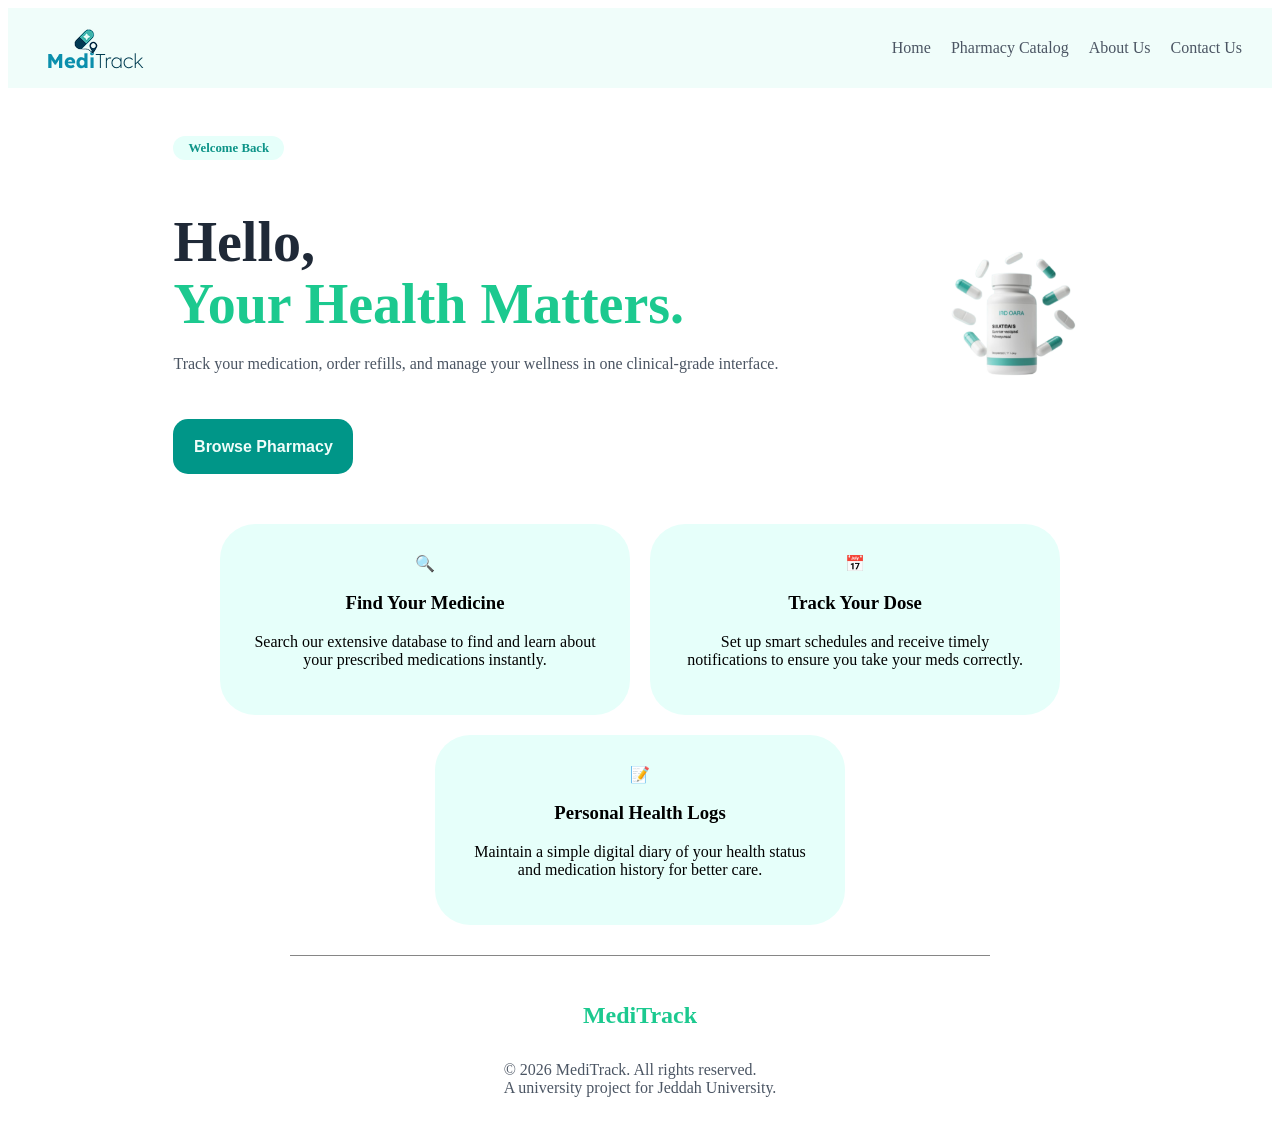
==== index.html @ fe447c53 "Meditrack" ====
<!DOCTYPE html>
<html lang="en">
<head>
    <meta charset="UTF-8">
    <meta name="viewport" content="width=device-width, initial-scale=1.0">
    <link rel="stylesheet" href="style.css"> 
    <title>MediTrack - Home</title>
</head>
<body>
    <header>
        <nav>
            <div class="logo-container">
                <img src="../Media/Group 1192.png" alt="MediTrack Logo"> 
                
            </div>
            <ul class="nav-links">
                <li><a href="index.html">Home</a></li>
                <li><a href="pharmacy.html">Pharmacy Catalog</a></li>
                <li><a href="About-us.html">About Us</a></li>
                <li><a href="Contact-us.html">Contact Us</a></li>
            </ul>
        </nav>


  <section id="home">
    <article class="welcome-text">
        <span class="badge">Welcome Back</span>
        <h1>Hello, <br><strong>Your Health Matters.</strong></h1>
        <p>Track your medication, order refills, and manage your wellness in one clinical-grade interface.</p>
        <button  class="btn-primary"><a href="pharmacy.html">Browse Pharmacy</a></button>
    </article>
    
    <aside class="hero-image">
        <img src="Media\Screenshot 2026-03-16 203854.png" alt="Medical Health Dashboard Preview" width="200">
    </aside>
   </section>


   <section class="services-container">
    <article class="service-card">
        <div class="icon-box">🔍</div>
        <h3>Find Your Medicine</h3>
        <p>Search our extensive database to find and learn about your prescribed medications instantly.</p>
    </article>

    <article class="service-card">
        <div class="icon-box">📅</div>
        <h3>Track Your Dose</h3>
        <p>Set up smart schedules and receive timely notifications to ensure you take your meds correctly.</p>
    </article>

    <article class="service-card">
        <div class="icon-box">📝</div>
        <h3>Personal Health Logs</h3>
        <p>Maintain a simple digital diary of your health status and medication history for better care.</p>
    </article>
</section>


  <footer>
   <div class="line"></div>
    <div class="footer-content">
        <p><strong>MediTrack</strong></p>
        <p>&copy; 2026 MediTrack. All rights reserved. <br> 
           <span>A university project for Jeddah University.</span>
        </p>
    </div>
  </footer>

    </header>
</body>
</html>
---- style.css ----
nav {
    display: flex;
    justify-content: space-between;
    align-items: center; 
    margin: 0px;
    background-color: #f0fdfa;
    padding: 10px 30px;
   
}

.nav-links {
    display: flex;
    gap: 20px;
    list-style: none;
    padding: 0; 
}

a {
    text-decoration: none; 
    color: #4b5563;
}
.nav-links :hover{
    color: aqua;
}


#home {
    display: flex;
    justify-content: space-around; 
    align-items: center; 
    padding: 50px 10%;
    gap: 50px;
}

.welcome-text h1 {
    font-size: 3.5rem; 
    line-height: 1.1;
    margin-bottom: 20px;
    color: #1f2937;
}

.welcome-text strong {
    color: rgb(28, 201, 143);
    display: block; 
}
.welcome-text p{
    color: #4b5563;
}

.badge {
    background-color: #e6fffa;
    color: #0d9488;
    padding: 5px 15px;
    border-radius: 20px;
    font-size: 0.8rem;
    font-weight: bold;
}


.btn-primary {
    background-color: rgb(0, 150, 136); 
    width: 180px;
    height: 55px;
    border-radius: 15px;
    border: none;
    color: white;
    font-size: 1rem;
    font-weight: bold;
    cursor: pointer;
    margin-top: 30px;
}

.btn-primary:hover {
    background-color: rgb(28, 201, 143);
    transition: 0.3s;
}
.btn-primary a{
    color: #f0fdfa;
}
.services-container {
    display: flex;
    flex-wrap: wrap; /* يسمح بالعناصر بالنزول لسطر جديد في الشاشات الصغيرة فقط */
    justify-content: center; /* لتوسيط المربعات في منتصف الصفحة */
    gap: 20px;
    padding: 0px ; /* مسافة من اليمين واليسار لضمان عدم الالتصاق بالحواف */
    width: auto;
}

.service-card {
    /* هذا السطر هو السر: يحدد أن المربع يأخذ تقريباً ثلث المساحة */
    flex: 1 1 calc(30% - 20px); 
    
    /* لضمان أن المربعات لا تصبح صغيرة جداً أو كبيرة جداً */
    min-width: 280px; 
    max-width: 350px;

   
    background-color: #e6fffa;

    padding: 30px;
    border-radius: 35px;
    text-align: center;
    transition: transform 0.3s ease;
}


.service-card:hover {
    transform: translateY(-10px);

}

.footer-content{
    display: flex;
    flex-direction: column;
    align-items: center;
    color: #4b5563;
}
.line{
    
    margin: 30px;
 
    width: 700px;
    height: 1px;
    background-color: #868686;
    margin-left: auto;
    margin-right: auto;
}
footer strong{
    color:  rgb(28, 201, 143);
    font-size: larger;
    font-size: 1.5rem;
 
}


/* --- Pharmacy Catalog --- */
.container{
    background-color: #f0fdfa;
    width: auto;
    height: 50px;
    border-radius: 30px;
    display: flex;
    align-items: center;
    padding: 0 20px ;
     max-width: 950px; 
     margin: 20px auto;
    
}
.form-control{
    background-color: transparent;
    border: none !important;
    outline: none;
    height: 100%;
    width: 100%;
}
.form-control::placeholder {
    color: #7f8185;
    font-size: 1rem;
    font-weight: 400;
}

.Search-icon {
    color: #005a35;
    margin-right: 10px;
}



.main{
    background-color: #0d9488;
    display: flex;
    align-items: center;
    justify-content: space-between;
    padding: 20px 40px;
    margin: 20px auto;
    border-radius: 25px; 
    max-width: 950px; 
    height: 150px; 
    color: white;

}


/* --- category --- */
.category-list {
    display: flex;
    gap: 15px;
    margin: 20px 0;
}

.cat-item {
    background: #f1f5f9;
    padding: 12px 25px;
    border-radius: 12px;
    font-weight: 500;
    color: #38414e;
    cursor: pointer;
}
.Categories{
    display: flex;
    flex-direction: column;
    background-color: #ffffff;
    padding: 20px 40px;
    margin: 20px auto;
    border-radius: 25px; 
    max-width: 950px; 
   
}
.Categories p{
    font-size: 1.6rem;
    font-family: 'Franklin Gothic Medium', 'Arial Narrow', Arial, sans-serif;

}



/* --- products-grid--- */




.product-card {
    background-color: #fff;
    width: 150px;
    border: 1px solid #e2e8f0;
    border-radius: 20px; 
    padding: 20px;
    position: relative;
}

.product-img {
    width: 100px;
    margin-bottom: 15px;
}

.product-title {
    font-size: 18px;
    color: #1e293b;
    margin-bottom: 10px;
}

.rating {
    font-size: 16px;
    color: #333;
    margin-bottom: 15px;
}

.price {
    color: #0d9488; 
    font-weight: bold;
    font-size: 18px;
    text-align: left; 
}


.add-button {
    background-color: #2dd4bf;
    color: white;
    border: none;
    width: 30px;
    height: 30px;
    border-radius: 50%;
    position: absolute; 
    bottom: 15px;
    right: 15px;
    cursor: pointer;
    display: flex;
    justify-content: center;
    align-items: center;
    transition: 0.3s;
}

.add-button:hover {
    background-color: #0d9488;
    transform: scale(1.1);
}
.cards{
    display: flex;
    gap :30px;
 
    justify-content: center;
    background-color: #0d9488;
}
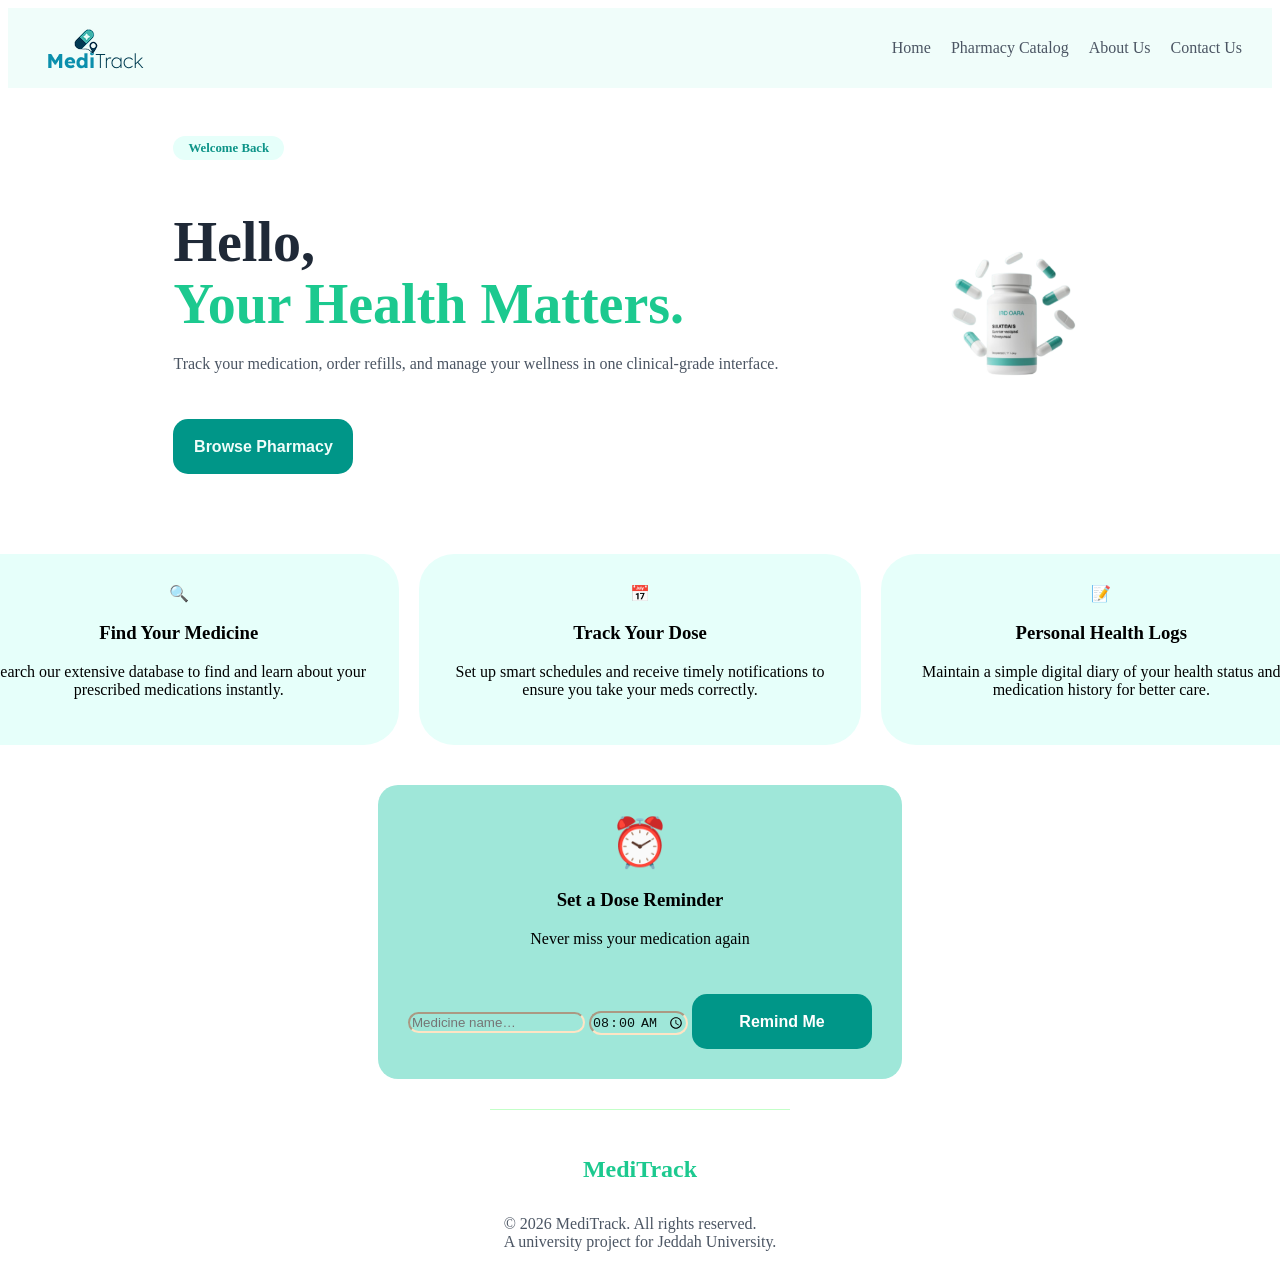
==== commit 2c5952de: "edit" ====
--- a/index.html
+++ b/index.html
@@ -3,7 +3,7 @@
 <head>
     <meta charset="UTF-8">
     <meta name="viewport" content="width=device-width, initial-scale=1.0">
-    <link rel="stylesheet" href="style.css"> 
+    <link rel="stylesheet" href="style1.css"> 
     <title>MediTrack - Home</title>
 </head>
 <body>
@@ -15,7 +15,7 @@
             </div>
             <ul class="nav-links">
                 <li><a href="index.html">Home</a></li>
-                <li><a href="pharmacy.html">Pharmacy Catalog</a></li>
+                <li><a href="pharmacy1.html">Pharmacy Catalog</a></li>
                 <li><a href="About-us.html">About Us</a></li>
                 <li><a href="Contact-us.html">Contact Us</a></li>
             </ul>
@@ -27,7 +27,7 @@
         <span class="badge">Welcome Back</span>
         <h1>Hello, <br><strong>Your Health Matters.</strong></h1>
         <p>Track your medication, order refills, and manage your wellness in one clinical-grade interface.</p>
-        <button  class="btn-primary"><a href="pharmacy.html">Browse Pharmacy</a></button>
+        <button  class="btn-primary"><a href="pharmacy1.html">Browse Pharmacy</a></button>
     </article>
     
     <aside class="hero-image">
@@ -57,6 +57,23 @@
 </section>
 
 
+  <section class="reminder-section">
+    <div class="reminder-card">
+      <div class="reminder-left">
+        <span class="reminder-icon">⏰</span>
+        <div>
+          <h3>Set a Dose Reminder</h3>
+          <p>Never miss your medication again</p>
+        </div>
+      </div>
+      <div class="reminder-form">
+        <input type="text" placeholder="Medicine name…" class="reminder-input" />
+        <input type="time" class="reminder-input time-input" value="08:00" />
+        <button class="btn-primary">Remind Me</button>
+      </div>
+    </div>
+  </section>
+
   <footer>
    <div class="line"></div>
     <div class="footer-content">
--- a/style1.css
+++ b/style1.css
@@ -0,0 +1,361 @@
+
+nav {
+    display: flex;
+    justify-content: space-between;
+    align-items: center; 
+    margin: 0px;
+    background-color: #f0fdfa;
+    padding: 10px 30px;
+   
+}
+
+.nav-links {
+    display: flex;
+    gap: 20px;
+    list-style: none;
+    padding: 0; 
+}
+
+a {
+    text-decoration: none; 
+    color: #4b5563;
+}
+.nav-links :hover{
+    color: aqua;
+}
+
+
+#home {
+    display: flex;
+    justify-content: space-around; 
+    align-items: center; 
+    padding: 50px 10%;
+    gap: 50px;
+}
+
+.welcome-text h1 {
+    font-size: 3.5rem; 
+    line-height: 1.1;
+    margin-bottom: 20px;
+    color: #1f2937;
+}
+
+.welcome-text strong {
+    color: rgb(28, 201, 143);
+    display: block; 
+}
+.welcome-text p{
+    color: #4b5563;
+}
+
+.badge {
+    background-color: #e6fffa;
+    color: #0d9488;
+    padding: 5px 15px;
+    border-radius: 20px;
+    font-size: 0.8rem;
+    font-weight: bold;
+}
+
+
+.btn-primary {
+    background-color: rgb(0, 150, 136); 
+    width: 180px;
+    height: 55px;
+    border-radius: 15px;
+    border: none;
+    color: white;
+    font-size: 1rem;
+    font-weight: bold;
+    cursor: pointer;
+    margin-top: 30px;
+}
+
+.btn-primary:hover {
+    background-color: rgb(28, 201, 143);
+    transition: 0.3s;
+}
+.btn-primary a{
+    color: #f0fdfa;
+}
+.services-container {
+    display: flex;
+    justify-content: center;
+    gap: 20px;
+    margin:30px;
+   
+}
+
+.service-card {
+   
+    flex: 0 0 calc(33.33% - 20px); 
+    background-color: #e6fffa;
+    padding: 30px;
+    border-radius: 35px;
+    text-align: center;
+  
+}
+
+
+.service-card:hover {
+    transform: translateY(-10px);
+
+}
+
+.footer-content{
+    display: flex;
+    flex-direction: column;
+    align-items: center;
+    color: #4b5563;
+}
+
+
+.reminder-section{
+     display: flex;
+    flex-wrap: wrap; 
+    justify-content: center; 
+    gap: 20px;
+    padding: 0px ; 
+    width: auto;
+    margin-top: 40px;
+  
+}
+.reminder-card
+{
+  background-color: #9fe7d9;
+    padding: 30px;
+    border-radius: 20px;
+    text-align: center;
+    transition: transform 0.3s ease;
+}
+.reminder-icon{
+    font-size: 3rem;
+}
+.reminder-card input{
+    background-color: transparent;
+    border-radius: 30px;
+    border-color:bisque ;
+    color: #06110f;
+}
+
+
+
+
+
+
+.line{
+    
+    margin: 30px;
+ 
+    width: 300px;
+    height: 1px;
+    background-color: #c3ffc8;
+    margin-left: auto;
+    margin-right: auto;
+}
+footer strong{
+    color:  rgb(28, 201, 143);
+    font-size: larger;
+    font-size: 1.5rem;
+ 
+}
+
+
+/* --- Pharmacy Catalog --- */
+
+.container{
+    background-color: #f0fdfa;
+    width: auto;
+    height: 50px;
+    border-radius: 30px;
+    display: flex;
+    align-items: center;
+    padding: 0 20px ;
+     max-width: 950px; 
+     margin: 20px auto;
+    
+}
+.form-control{
+    background-color: transparent;
+    border: none !important;
+    outline: none;
+    height: 100%;
+    width: 100%;
+}
+.form-control::placeholder {
+    color: #7f8185;
+    font-size: 1rem;
+    font-weight: 400;
+}
+
+.Search-icon {
+    color: #005a35;
+    margin-right: 10px;
+}
+
+.Search_home{
+    display: flex;
+    align-items: center;
+    gap: 15px;
+    width: 100%;
+    padding: 10px 20px;
+    max-width: 950px;
+
+    margin: 20px auto; }
+
+.container{
+    flex: 3;   
+    max-width: 950px;
+}
+.home-btn{
+    background-color: #0d9488;
+    color: white;
+    width: 50px;
+    height: 50px;
+    border-radius: 50%;
+    display: flex;
+    align-items: center;
+    justify-content: center;
+    text-decoration: none;
+    transition: 0.3s;
+    flex: 1;
+    max-width: 60px; 
+}
+
+.home-btn:hover{
+    background-color: #0f766e;
+}
+
+.main{
+    background-color: #0d9488;
+    display: flex;
+    align-items: center;
+    justify-content: space-between;
+    padding: 20px 40px;
+    margin: 20px auto;
+    border-radius: 25px; 
+    max-width: 950px; 
+    height: 170px; 
+    color: white;
+
+}
+
+
+/* --- category --- */
+.category-list {
+    display: flex;
+    gap: 15px;
+    margin: 20px 0;
+}
+
+.cat-item {
+    background: #f1f5f9;
+    padding: 12px 25px;
+    border-radius: 12px;
+    font-weight: 500;
+    color: #38414e;
+    cursor: pointer;
+}
+.Categories{
+    display: flex;
+    flex-direction: column;
+    background-color: #ffffff;
+    padding: 20px 40px;
+    margin: 20px auto;
+    border-radius: 25px; 
+    max-width: 950px; 
+   
+}
+.Categories p{
+    font-size: 1.6rem;
+    font-family: 'Franklin Gothic Medium', 'Arial Narrow', Arial, sans-serif;
+
+}
+
+
+
+/* --- products-grid--- */
+
+
+.product-card {
+    background-color: #fff;
+    width: 150px;
+    border: 1px solid #e2e8f0;
+    border-radius: 20px; 
+    padding: 20px;
+    position: relative;
+}
+
+.product-img {
+    width: 100px;
+    margin-bottom: 15px;
+}
+
+.product-title {
+    font-size: 18px;
+    color: #1e293b;
+    margin-bottom: 10px;
+}
+
+.rating {
+    font-size: 16px;
+    color: #333;
+    margin-bottom: 15px;
+}
+
+.price {
+    color: #0d9488; 
+    font-weight: bold;
+    font-size: 18px;
+    text-align: left; 
+}
+
+
+.add-button {
+    background-color: #2dd4bf;
+    color: white;
+    border: none;
+    width: 30px;
+    height: 30px;
+    border-radius: 50%;
+    position: absolute; 
+    bottom: 15px;
+    right: 15px;
+    cursor: pointer;
+    display: flex;
+    justify-content: center;
+    align-items: center;
+    transition: 0.3s;
+}
+
+.add-button:hover {
+    background-color: #0d9488;
+    transform: scale(1.1);
+}
+
+
+.cards {
+    display: flex;
+    gap: 30px;
+    justify-content: flex-start; 
+    flex-wrap: wrap; 
+    
+    max-width: 950px; 
+    margin: 0 auto;  
+    padding: 20px;
+}
+
+
+.pruduct {
+    max-width: 950px;
+    margin: 0 auto;
+    padding: 0 20px;
+}
+
+.pruduct h2{
+    margin: 0; 
+    padding-left: 10px; 
+
+
+}
+
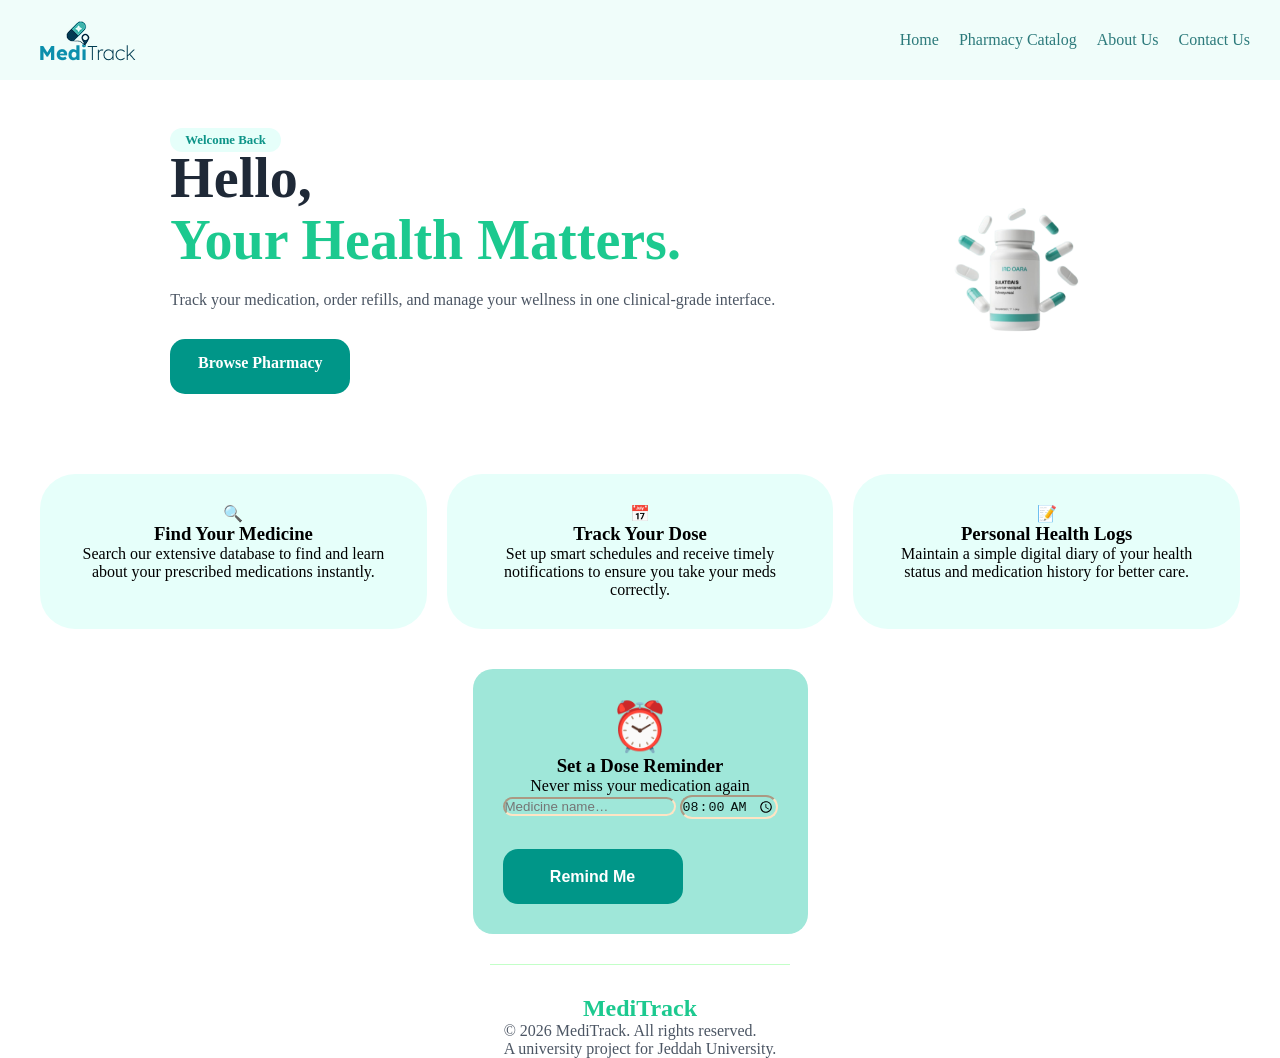
==== commit 239b6fec: "fix" ====
--- a/index.html
+++ b/index.html
@@ -3,15 +3,14 @@
 <head>
     <meta charset="UTF-8">
     <meta name="viewport" content="width=device-width, initial-scale=1.0">
-    <link rel="stylesheet" href="style1.css"> 
+    <link rel="stylesheet" href="CSS\style.css"> 
     <title>MediTrack - Home</title>
 </head>
 <body>
     <header>
         <nav>
             <div class="logo-container">
-                <img src="../Media/Group 1192.png" alt="MediTrack Logo"> 
-                
+                <img src="Media/LOGO.png" alt="MediTrack Logo"> 
             </div>
             <ul class="nav-links">
                 <li><a href="index.html">Home</a></li>
@@ -20,70 +19,75 @@
                 <li><a href="Contact-us.html">Contact Us</a></li>
             </ul>
         </nav>
+    </header>
+
+    <main>
+        <section id="home">
+            <article class="welcome-text">
+                <span class="badge">Welcome Back</span>
+                <h1>Hello, <br><strong>Your Health Matters.</strong></h1>
+                <p>Track your medication, order refills, and manage your wellness in one clinical-grade interface.</p>
+                <a href="pharmacy1.html" class="btn-primary">Browse Pharmacy</a>
+            </article>
+            
+            <aside class="hero-image">
+                <img src="Media/Heroimage.png" alt="Medical Health Dashboard Preview" width="200">
+            </aside>
+        </section>
 
 
-  <section id="home">
-    <article class="welcome-text">
-        <span class="badge">Welcome Back</span>
-        <h1>Hello, <br><strong>Your Health Matters.</strong></h1>
-        <p>Track your medication, order refills, and manage your wellness in one clinical-grade interface.</p>
-        <button  class="btn-primary"><a href="pharmacy1.html">Browse Pharmacy</a></button>
-    </article>
-    
-    <aside class="hero-image">
-        <img src="Media\Screenshot 2026-03-16 203854.png" alt="Medical Health Dashboard Preview" width="200">
-    </aside>
-   </section>
 
+        
 
-   <section class="services-container">
-    <article class="service-card">
-        <div class="icon-box">🔍</div>
-        <h3>Find Your Medicine</h3>
-        <p>Search our extensive database to find and learn about your prescribed medications instantly.</p>
-    </article>
+        <section class="services-container">
+            <h2 style="display:none;">Our Services</h2>
+            <article class="service-card">
+                <div class="icon-box">🔍</div>
+                <h3>Find Your Medicine</h3>
+                <p>Search our extensive database to find and learn about your prescribed medications instantly.</p>
+            </article>
 
-    <article class="service-card">
-        <div class="icon-box">📅</div>
-        <h3>Track Your Dose</h3>
-        <p>Set up smart schedules and receive timely notifications to ensure you take your meds correctly.</p>
-    </article>
+            <article class="service-card">
+                <div class="icon-box">📅</div>
+                <h3>Track Your Dose</h3>
+                <p>Set up smart schedules and receive timely notifications to ensure you take your meds correctly.</p>
+            </article>
 
-    <article class="service-card">
-        <div class="icon-box">📝</div>
-        <h3>Personal Health Logs</h3>
-        <p>Maintain a simple digital diary of your health status and medication history for better care.</p>
-    </article>
-</section>
+            <article class="service-card">
+                <div class="icon-box">📝</div>
+                <h3>Personal Health Logs</h3>
+                <p>Maintain a simple digital diary of your health status and medication history for better care.</p>
+            </article>
+        </section>
 
+        <section class="reminder-section">
+            <h2 style="display:none;">Reminder Tool</h2>
+            <div class="reminder-card">
+              <div class="reminder-left">
+                <span class="reminder-icon">⏰</span>
+                <div>
+                  <h3>Set a Dose Reminder</h3>
+                  <p>Never miss your medication again</p>
+                </div>
+              </div>
+              <div class="reminder-form">
+                <input type="text" placeholder="Medicine name…" class="reminder-input">
+                <input type="time" class="reminder-input time-input" value="08:00">
+                <button type="button" class="btn-primary">Remind Me</button>
+              </div>
+            </div>
+        </section>
+    </main>
 
-  <section class="reminder-section">
-    <div class="reminder-card">
-      <div class="reminder-left">
-        <span class="reminder-icon">⏰</span>
-        <div>
-          <h3>Set a Dose Reminder</h3>
-          <p>Never miss your medication again</p>
+    <footer>
+       <div class="line"></div>
+        <div class="footer-content">
+            <p><strong>MediTrack</strong></p>
+            <p>&copy; 2026 MediTrack. All rights reserved. <br> 
+                <span>A university project for Jeddah University.</span>
+            </p>
         </div>
-      </div>
-      <div class="reminder-form">
-        <input type="text" placeholder="Medicine name…" class="reminder-input" />
-        <input type="time" class="reminder-input time-input" value="08:00" />
-        <button class="btn-primary">Remind Me</button>
-      </div>
-    </div>
-  </section>
+    </footer>
 
-  <footer>
-   <div class="line"></div>
-    <div class="footer-content">
-        <p><strong>MediTrack</strong></p>
-        <p>&copy; 2026 MediTrack. All rights reserved. <br> 
-           <span>A university project for Jeddah University.</span>
-        </p>
-    </div>
-  </footer>
-
-    </header>
 </body>
 </html>
